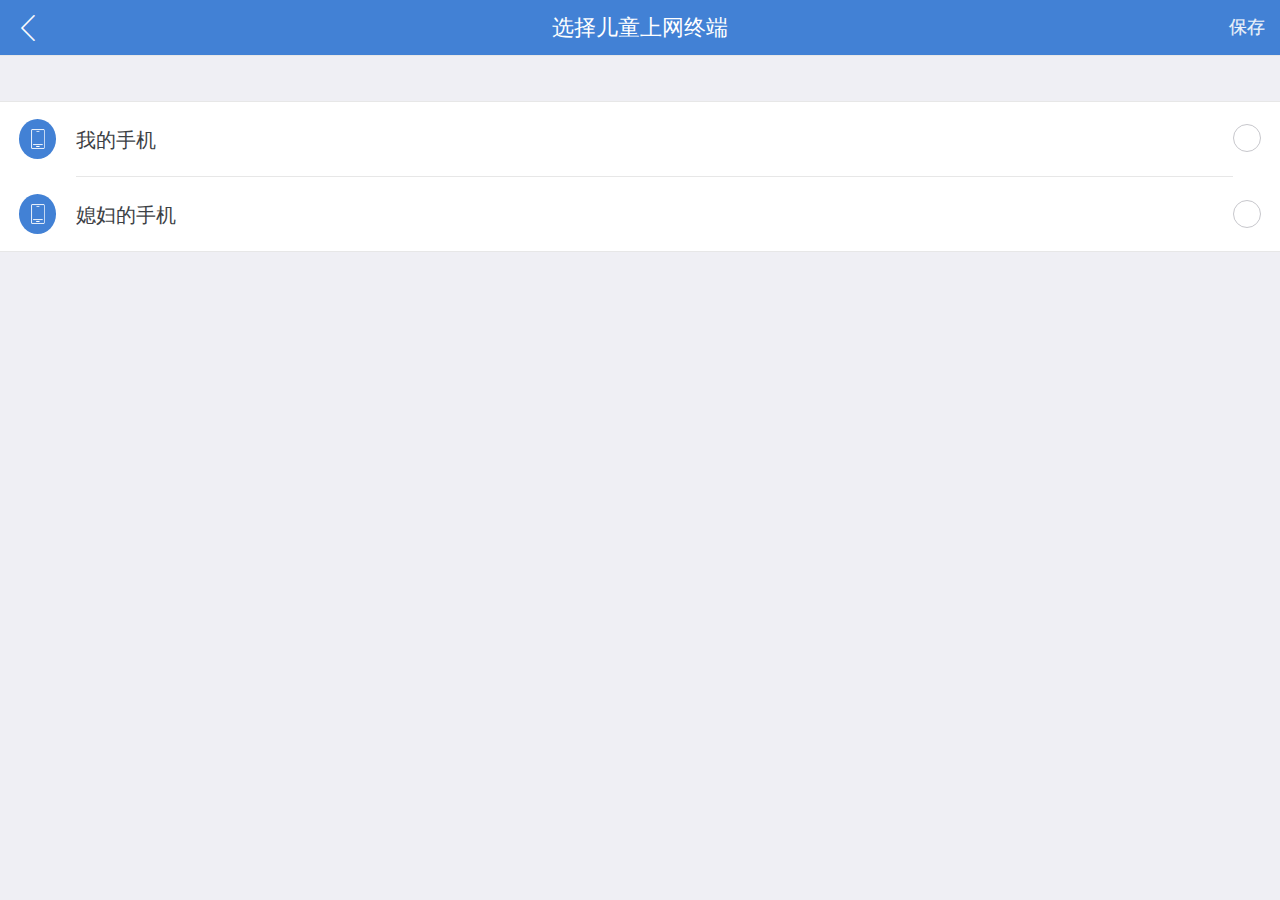
==== sui/index.html @ 9099612e "first-add" ====
<!DOCTYPE html>
<html>
<head>
    <meta charset="utf-8">
    <meta http-equiv="X-UA-Compatible" content="IE=edge">
    <title>sui</title>
    <meta name="viewport" content="initial-scale=1, maximum-scale=1">
    <!-- <link rel="shortcut icon" href="/favicon.ico"> -->
    <meta name="apple-mobile-web-app-capable" content="yes">
    <meta name="apple-mobile-web-app-status-bar-style" content="black">
    <link rel="stylesheet" type="text/css" href="./css/sm.css">
    <link rel="stylesheet" type="text/css" href="./css/index.css">
    <!-- <link rel="stylesheet" type="text/css" href="./css/sm-extend.css"> -->
</head>
<body>
    <div class="page-group">
        <div class="page page-current" id='item-content-null'>
            <header class="bar bar-nav">
                <a class="icon icon-left pull-left"></a>
                <a href='#baby-add' class="icon icon-menu pull-right"></a>
                <h1 class="title">儿童上网管理</h1>
            </header>
            <div class="content is-null-sec">
                <p class="tc null-tips"><img src="./images/error_logo.png">暂无儿童管理对象<br>请点击右上角添加</p>
            </div>
        </div>
        <div class="page " id='baby-add'>
            <header class="bar bar-nav">
                <a class="icon icon-left pull-left back"></a>
                <a href='#baby-device-manage' class="icon pull-right guild-word">下一步</a>
                <h1 class="title">输入儿童信息</h1>
            </header>
            <div class="content">
                <div  class="baby-head-set boy" id='baby-add-head'>
                
                </div>
                <div class="list-block">
                  <ul>
                    <li>
                      <div class="item-content">
                        <div class="item-media"><i class="icon icon-form-name"></i></div>
                        <div class="item-inner">
                          <div class="item-title label">姓名</div>
                          <div class="item-input">
                            <input type="text" placeholder="请填写宝贝名字">
                          </div>
                        </div>
                      </div>
                    </li>
                    <li>
                      <div class="item-content">
                        <div class="item-media"><i class="icon icon-form-gender"></i></div>
                        <div class="item-inner">
                          <div class="item-title label">性别</div>
                          <div class="item-input">
                            <select>
                              <option>男孩</option>
                              <option>女孩</option>
                            </select>
                          </div>
                        </div>
                      </div>
                    </li>
                    <li>
                      <div class="item-content">
                        <div class="item-media"><i class="icon icon-form-gender"></i></div>
                        <div class="item-inner">
                          <div class="item-title label">年级</div>
                          <div class="item-input">
                            <select>
                              <option>学前儿童</option>
                              <option>一年级</option>
                              <option>二年级</option>
                              <option>三年级</option>
                              <option>四年级</option>
                              <option>五年级</option>
                              <option>六年级</option>
                              <option>七年级</option>
                              <option>八年级</option>
                              <option>九年级</option>
                              <option>高中以上</option>
                            </select>
                          </div>
                        </div>
                      </div>
                    </li>

                    </ul>
                </div>
                <p class="baby-add-p">准确的选择儿童学年有助于获得更准确的上网分析与推荐</p>
            </div>
        
        </div>
        <div class="page page-current " id='baby-device-manage'>
            <header class="bar bar-nav">
                <a class="icon icon-left pull-left back"></a>
                <a href="#sec-app-use" class="icon pull-right guild-word">保存</a>
                <h1 class="title">选择儿童上网终端</h1>
            </header>
            <div class="content">
                <div class="list-block media-list">
                    <ul>
                        <li>
                          <label class="label-checkbox item-content">
                            <div class="device-icon icon-mob"></div>
                            <div class="item-inner">
                              
                              <div class="item-dev-title">我的手机</div>
                            </div>
                             <input type="checkbox" name="checkbox">
                            <div class="item-media"><i class="icon icon-form-checkbox"></i></div>
                          </label>
                        </li>
                        <li>
                          <label class="label-checkbox item-content">
                            <div class="device-icon icon-mob"></div>
                            <div class="item-inner">
                              
                              <div class="item-dev-title">媳妇的手机</div>
                            </div>
                             <input type="checkbox" name="checkbox">
                            <div class="item-media"><i class="icon icon-form-checkbox"></i></div>
                          </label>
                        </li>

                       
                      </ul>
                    </div>
            </div>
        </div>
        <div class="page" id='sec-app-use'>
            <header class="bar bar-nav">
                <a class="icon icon-left pull-left back"></a>
                <a class="icon pull-right icon-menu open-panel" data-panel='#main-right-list'></a>
                <h1 class="title" id='main-title'>儿童上网管理</h1>
            </header>
            <nav class="bar bottom-bar bar-tab">
                <a class="tab-item external active" id='bottom-bar-use'>
                  <span class="icon icon-d use-a"></span>
                  <span class="tab-label">使用</span>
                </a>
                <a class="tab-item external" id='bottom-bar-analysis'>
                  <span class="icon icon-d analysis"></span>
                  <span class="tab-label">分析</span>
                  <!-- <span class="badge">2</span> -->
                </a>
                <a class="tab-item external" id='bottom-bar-manage'>
                  <span class="icon icon-d manage"></span>
                  <span class="tab-label">管理</span>
                </a>
            </nav>
            <div class="content" id='main_page_content'>
                <div id='main_page_1' class="swipe-box">
                    <div id="main_page_1_top">
                    <div class="header-bg app-use-header">
                        <div class="app-use-header-warp flex" data-flex-direction="row">
                            <div class="flex use-time-sec tc">
                                <p class="use-time myTimeFontTxt">02:13</p>
                            </div>
                            <div class="use-info-sec">
                            <div class="flex use-limit-time">
                                <div class="no-limit hide">
                                    <p>今日未限制上网时间</p>
                                    <a href="#" class="linearBtn limitTimeBtn colff fTop">去设置</a>
                                </div>
                                <div class="now-no-limit hide">
                                    当前时段可上网
                                </div>
                                <div class="now-limit hide">
                                    当前时段不可上网
                                </div>
                                <div class="limit-lists ">
                                    <ul>
                                        <li>
                                            <span class="limit-list-png pic-mob"></span>
                                            <span class="limit-list-time">23m</span>
                                        </li>
                                        <li>
                                            <span class="limit-list-png pic-pc"></span>
                                            <span class="limit-list-time">23m</span>
                                        </li>
                                        <li>
                                            <span class="limit-list-png pic-iPad"></span>
                                            <span class="limit-list-time">23m</span>
                                        </li>
                                        
                                    </ul>
                                </div>

                            </div>
                            <div class="flex using-device">
                                <div>
                                <p>正在使用：</p>
                                <div class="using-device-list">
                                    <a class="item-device pic-mob"></a>
                                    <a class="item-device pic-pc"></a>
                                    <a class="item-device pic-iPad"></a>
                                </div>
                                </div>    
                            </div>
                            </div>
                        </div>
                    </div>
                    <div class="use-info-title colff">使用情况</div>
                    </div>
                    <div class="use-app-list mark-app-type" id='use-app-list'>
                        <ul>
                            <li class="clearfix app-sj">
                                <span class="use-app-info col99 fl-rg app-mob">10分钟前</span>
                                <img src="./images/weixin.png">
                                <div class="use-app-content">
                                    <h3>微信</h3>
                                    <p class="txt-ov col66">有85%的同年龄层儿童也在用</p>
                                </div>
                            </li>
                            <li class="clearfix app-game">
                                <span class="use-app-info col99 fl-rg app-iPad">9:23</span>
                                <img src="./images/weixin.png">
                                <div class="use-app-content">
                                    <h3>微信</h3>
                                    <p class="txt-ov col66">有85%的同年龄层儿童也在用</p>
                                </div>
                            </li>
                           
                            
                        </ul>
                    </div>
                </div>
                <div id='main_page_2' class="swipe-box">
                    <div class="buttons-tab">
                        <a  class="tab-link active button">日</a>
                        <a  class="tab-link button">周</a>
                        <a  class="tab-link button">月</a>
                    </div>
                    <div class="analysis-header">
                        <div class="time-tip">9月1日 星期四</div>
                        <div class="analysis-content flex">
                            <div class="pre-page pos-re">
                               <a href="#" class="pre-btn flip-btn  tc" >前一天</a>
                            </div>
                            <div>
                                <canvas id='analysis-canvas' width="150" height="150">
                                    
                                </canvas>
                            </div>
                            <div class="next-page pos-re">
                                <a href="#" class="next-btn flip-btn  tc">后一天</a>
                            </div>
                        </div>
                    </div>
                    <ul class="app-analysis-result flex colff tc lh-2 fs-12" data-flex-direction="row">
                        <li class="flex-box-autoFix">
                            <i class="analysis-class-pic game-bg"></i>
                            <p class="opc7">游戏 45%</p>
                        </li>
                        <li class="flex-box-autoFix">
                            <i class="analysis-class-pic video-bg"></i>
                            <p class="opc7">视频 45%</p>
                        </li>
                        <li class="flex-box-autoFix">
                            <i class="analysis-class-pic social-bg"></i>
                            <p class="opc7">社交 45%</p>
                        </li>
                        <li class="flex-box-autoFix">
                            <i class="analysis-class-pic read-bg"></i>
                            <p class="opc7">阅读 45%</p>
                        </li>
                        <li class="flex-box-autoFix">
                            <i class="analysis-class-pic others-bg"></i>
                            <p class="opc7">其他 45%</p>
                        </li>
                    </ul>
                    <dl class="frm-dl analysis-result-list">
                        <dd class="icon-list-arrow flex">
                            <div class="analysis-list-logo game-bg game-pic"></div>
                            <div class="list-content flex-box-autoFix">
                                <h3>游戏<span>| 高于同龄人</span></h3>
                                <p class="col66 txt-ov-normal">使用：123小时12分 使用最多：部落冲突</p>
                            </div>
                        </dd>
                        <dd class="icon-list-arrow flex">
                            <div class="analysis-list-logo video-bg video-pic"></div>
                            <div class="list-content flex-box-autoFix">
                                <h3>视频<span>| 低于同龄人</span></h3>
                                <p class="col66 txt-ov-normal">使用：123小时12分 使用最多：部落冲突</p>
                            </div>
                        </dd>
                        <dd class="icon-list-arrow flex">
                            <div class="analysis-list-logo social-bg social-pic"></div>
                            <div class="list-content flex-box-autoFix">
                                <h3>社交<span>| 正常于同龄人</span></h3>
                                <p class="col66 txt-ov-normal">使用：123小时12分 使用最多：部落冲突</p>
                            </div>
                        </dd>
                        <dd class="icon-list-arrow flex">
                            <div class="analysis-list-logo read-bg read-pic"></div>
                            <div class="list-content flex-box-autoFix">
                                <h3>阅读<span>| 高于同龄人</span></h3>
                                <p class="col66 txt-ov-normal">使用：123小时12分 使用最多：部落冲突</p>
                            </div>
                        </dd>
                        <dd class="icon-list-arrow flex">
                            <div class="analysis-list-logo others-bg others-pic"></div>
                            <div class="list-content flex-box-autoFix">
                                <h3>其他<span>| 高于同龄人</span></h3>
                                <p class="col66 txt-ov-normal">使用：123小时12分 使用最多：部落冲突</p>
                            </div>
                        </dd>
                    </dl>
                </div>
                <div id='main_page_3' class="swipe-box">
                    <div class="" id='baby-main-manage'>
                        <div class="baby-head boy">
                        </div>
                        <div class="baby-info">
                            宝宝名字
                        </div>
                        <div class="baby-info class_color">
                            一年级
                        </div>
                    </div>
                    <dl class="frm-dl">
                        <dd class="icon-list-arrow icon-pic icon-app-manage">应用管理</dd>
                        <dd class="icon-list-arrow icon-pic icon-time-manage" id='time-manager-btn'>时间管理</dd>
                        <dd class="icon-list-arrow icon-pic icon-blank" id='black-list-btn'>上面黑名单</dd>
                    </dl>
                    <dl class="frm-dl">
                        <dd class="icon-list-arrow icon-pic icon-net-client" id='internet-device-btn'>上网终端</dd>
                    </dl>
                    <div class="item-list item-list-txt sec-fir-list tc hTop colBlue">切换账号</div>

                    <div class="item-list item-list-txt tc colRed">删除账号</div>
                </div>
            </div>
        </div>
        <div class="page " id='sec-app-list'>
            <header class="bar bar-nav">
                <a class="icon icon-left pull-left back"></a>
                <h1 class="title">应用管理</h1>
            </header>
            <div class="buttons-tab manage-title">
                    <a class="tab-link active button">全部</a>
                    <a class="tab-link button">学习</a>
                    <a class="tab-link button">娱乐</a>
                    <a class="tab-link button">社交</a>
                    <a class="tab-link button">游戏</a>
                    <a class="tab-link button">其他</a>
            </div>
            <div class="content" style="top:4.4rem;">
                aa
            </div>
            
        </div>
        <div class="page " id='baby-time-list'>
            <header class="bar bar-nav">
                <a class="icon icon-left pull-left back"></a>
                <a href='#baby-time-add' class="icon icon-menu pull-right"></a>
                <h1 class="title">时间管理</h1>
            </header>
            <div class="content is-null-sec">
                <p class="tc null-tips hide"><img src="./images/error_logo.png">当前未设置上网时间<br>请点击右上角添加</p>
                <div class="list-block media-list">
                      <ul>
                        <li>
                          <a href="#" class="item-link item-content">
                           <div class="item-inner">
                              <div class="item-title-row">
                                <div class="item-title">每台设备可上网4小时</div>
                              </div>
                              <div class="item-subtitle">9:00~21:00  周六 周日</div>
                            </div>
                          </a>
                        </li>
                        <li>
                          <a href="#" class="item-link item-content">
                           <div class="item-inner">
                              <div class="item-title-row">
                                <div class="item-title">每台设备可上网4小时</div>
                              </div>
                              <div class="item-subtitle">9:00~21:00 周六 周日</div>
                            </div>
                          </a>
                        </li>
                        </ul>
                    </div>
            </div>

        </div>
        <div class="page" id='baby-time-add'>
            <header class="bar bar-nav">
                <a class="icon icon-left pull-left back"></a>
                <a  class="icon pull-right guild-word">保存</a>
                <h1 class="title">上网时间设置</h1>
            </header>
            <div class="content">
                <div class="time-set-block">
                    <h3>可上网时长</h3>
                    <ul>
                        <li>
                            <span>每台设备的可上网时长</span>
                            <span class="icon icon-right right"></span>
                            <span class="right"><input type="text" placeholder="未设置" id='time-during' readonly/></span>
                        </li>
                    </ul>
                </div>
                <div class="time-set-block">
                    <h3>可上网时段</h3>
                    <ul>
                        <li class="border-bottom">
                            <span>开始时间</span>
                            <span class="icon icon-right right"></span>
                            <span class="right"><input type="text" placeholder="未设置" id='start-time' readonly/></span>
                        </li>
                        <li>
                            <span>结束时间</span>
                            <span class="icon icon-right right"></span>
                            <span class="right"><input type="text" placeholder="未设置" id='end-time' readonly/></span>
                        </li>
                    </ul>
                </div>
                <div class="time-set-block">
                    <h3>重复周期</h3>
                    <div class="week-content">
                        <div class="week-btn">周一</div>
                        <div class="week-btn">周二</div>
                        <div class="week-btn">周三</div>
                        <div class="week-btn">周四</div>
                        <div class="week-btn">周五</div>
                        <div class="week-btn">周六</div>
                        <div class="week-btn">周日</div>
                        <div style="clear: both;"></div>
                    </div>
                </div>
            </div>
        </div>
        <div class="page" id='black-list'>
            <header class="bar bar-nav">
                <a class="icon icon-left pull-left back"></a>
                <h1 class="title">黑名单</h1>
                
            </header>
            <div class="content">
                    <div class="buttons-tab">
                        <a class="tab-link active button">未拉黑</a>
                        <a class="tab-link button">已拉黑</a>
                    </div>
                    <div class="use-app-list mark-app-type" id=''>
                        <ul>
                            <li class="clearfix app-sj">
                                <span class="list-action linearBtn">拉黑</span>
                                <img src="./images/weixin.png">
                                <div class="use-app-content">
                                    <h3>微信</h3>
                                    <p class="txt-ov col66">有85%的同年龄层儿童也在用</p>
                                </div>
                            </li>
                            <li class="clearfix app-game">
                                <span class="list-action linearBtn">拉黑</span>
                                <img src="./images/weixin.png">
                                <div class="use-app-content">
                                    <h3>微信</h3>
                                    <p class="txt-ov col66">有85%的同年龄层儿童也在用</p>
                                </div>
                            </li>
                        </ul>
                    </div>
                </div>

        </div>
        <div class="page" id='baby-device-remove'>
            <header class="bar bar-nav">
                <a class="icon icon-left pull-left back"></a>
                <a href="#baby-device-manage" class="icon pull-right guild-word">添加</a>
                <h1 class="title">编辑儿童上网终端</h1>
            </header>
            <div class="content">
                <div class="list-block media-list">
                    <ul>
                        <li>
                          <label class="label-checkbox item-content">
                            <div class="device-icon icon-mob"></div>
                            <div class="item-inner">
                              
                              <div class="item-dev-title">我的手机</div>
                            </div>
                             <input type="checkbox" name="checkbox">
                            <div class="item-media"><span class="list-action linearBtn">移除</span></div>
                          </label>
                        </li>
                        <li>
                          <label class="label-checkbox item-content">
                            <div class="device-icon icon-mob"></div>
                            <div class="item-inner">
                              
                              <div class="item-dev-title">媳妇的手机</div>
                            </div>
                             <input type="checkbox" name="checkbox">
                            <div class="item-media"><span class="list-action linearBtn">移除</span></div>
                          </label>
                        </li>

                       
                      </ul>
                    </div>
            </div>
        </div>
        <div class="page" id='baby-list'>
            <header class="bar bar-nav">
                <a class="icon icon-left pull-left back"></a>
                <a href="#baby-add" class="icon pull-right guild-word">添加</a>
                <h1 class="title">儿童列表</h1>
            </header>
            <div class="content">
                <div class="list-block media-list">
                    <ul>
                        <li>
                          <label class="label-checkbox item-content">
                            <div class="device-icon icon-mob"></div>
                            <div class="item-inner">
                              
                              <div class="item-dev-title">我的手机</div>
                            </div>
                             <input type="checkbox" name="checkbox">
                            <div class="item-media"><span class="list-action linearBtn">移除</span></div>
                          </label>
                        </li>
                        <li>
                          <label class="label-checkbox item-content">
                            <div class="device-icon icon-mob"></div>
                            <div class="item-inner">
                              
                              <div class="item-dev-title">媳妇的手机</div>
                            </div>
                             <input type="checkbox" name="checkbox">
                            <div class="item-media"><span class="list-action linearBtn">移除</span></div>
                          </label>
                        </li>

                       
                      </ul>
                    </div>
            </div>
        </div>
</div>
    <div class="panel-overlay"></div>
    <div class="panel panel-right panel-reveal" id='main-right-list'>
      <div class="content-block">
            <div class="panel_baby_list">
                <ul>
                    <li>宝贝1</li>
                    <li>宝贝2</li>
                </ul>
            </div>
            <div class="panel_add_baby">+添加儿童</div>

      </div>
    </div>

    <script type='text/javascript' src='./js/zepto.js' charset='utf-8'></script>
    <script type='text/javascript' src='./js/slip.js' charset='utf-8'></script>
    <script type='text/javascript' src='./js/sm.js' charset='utf-8'></script>
    <script type='text/javascript' src='./js/index.js' charset='utf-8'></script>
    <script type='text/javascript'>
       
      
    </script>
</body>
</html>
---- sui/css/index.css ----
@font-face {
        font-family: "myTimeFont";
        src: url(../fonts/unidreamled.ttf), url(../fonts/unidreamled.eot);
}
dd,dl,ul,li,p,h3{
    margin: 0;padding:0;list-style: none;
}
h3{font-weight: 400;}
.hide{
    display: none !important;
}
.colff {
    color: #fff;
}
.col66 {
    color: #666;
}
.class_color{
    color: #c2d2ef !important;
}
.border-bottom{border-bottom: 1px solid #cfcfcf;}
.myTimeFontTxt{font-family:myTimeFont;font-size:50px;font-size:2.5rem}
.is-null-sec{
    display: table;
    vertical-align: middle;
    width: 100%;height: 100%;
}
.is-null-sec .null-tips {
    display: table-cell;
    width: 100%;height: 100%;
    vertical-align: middle;
    color: #666;
    font-size: 0.8em;
    line-height: 2;
}
.tc{text-align: center;}
.null-tips>img {
	display: block;width: 25%;margin: 0 auto 30px;
}
.guild-word{font-size:0.7rem !important;opacity:0.9}
.baby-head-set{background-color:#4281d5;padding-top: 38%;background-repeat: no-repeat;background-position: 50%;background-size: auto 66%  }
.boy{background-image:url('../images/sex-boy.png'); }
.baby-add-p{color:#999;font-size: 0.6rem;margin-top:12px;text-align: center;}
.girl{background-image:url('../images/sex-girl.png');}
.item-media{float:right;}
.icon-mob{background-image:url([data-uri])}
.label-checkbox .device-icon{margin-right:0.75rem;border-radius: 50%;background-size: auto 50%; background-repeat: no-repeat;background-position: 50%; background-color: #4281d5;width: 40px;height:40px;}
.list-block .item-dev-title{font-size: 0.8rem;position: relative;overflow: hidden;height: 2rem;line-height: 2rem;text-overflow: ellipsis;-webkit-line-clamp: 2; -webkit-box-orient: vertical;display: -webkit-box}
.app-use-header>.app-use-header-warp {
    padding: 5% 12px;
}
.header-content {
    position: absolute;
    top: 0;
    left: 0;
    width: 100%;
    height: 100%;
    overflow: hidden;
    box-sizing: border-box;
}
.panel_baby_list li{padding-left: 20px;border-bottom: 1px solid #cacaca;height: 2rem;line-height: 2rem }
.panel_add_baby{padding-left: 20px;padding-top: 20px}
.app-use-header {
    /*padding-top: 55.556%;*/
    width: 100%;
    position: relative;
}
.header-bg {
    background-color: #4281d5;
    color: #fff;
}
.use-limit-time p{padding: 0;margin: 0;font-size: 0.7rem}
.use-info-sec .limitTimeBtn {
    border-color: #fff;
    font-size: 12px;
    color: #fff;
}
.limit-lists .limit-list-png{
    min-width: 30px;height: 25px;display: inline-block;float: left; background-size: auto 20px;background-repeat: no-repeat;background-position: center;
} 
.limit-lists .limit-list-time{padding-left: 20px; height: 25px;line-height: 25px}
.using-device-list {
    margin-top: 5px;
}
.using-device{display: block;}
.using-device p{width: 100%;}
.using-device-list>a {
    margin-right: 1px;
}
.item-device {
    display: inline-block;
    width: 32px;
    height: 32px;
    background-size: 60% 60%;
    background-position: 50%;
    background-repeat: no-repeat;
    border: 1px solid #fff;
    border-radius: 50%;
}

.fTop {
    margin-top: 12px;
}
.linearBtn {
    display: inline-block;
    padding: 4px 12px;
    border: 1px solid #007aff;
    color: #007aff;
    font-size: 13px;
    line-height: normal;
    border-radius: 45px;
}
.use-time-sec {
    -webkit-box-pack: center;
    -ms-flex-pack: center;
    justify-content: center;
    -webkit-box-align: center;
    -ms-flex-align: center;
    -ms-grid-row-align: center;
    align-items: center;
    -webkit-box-flex: 2;
    -ms-flex: 2;
    flex: 2;
    background: url(../images/time-bg.png) no-repeat 50%;
    background-size: contain;
    color: #fafafa;
    max-height: 300px;
}
.flex {
    display: -webkit-box;
    display: -ms-flexbox;
    display: flex;
}
.use-info-sec {
    -webkit-box-flex: 2;
    -ms-flex: 2;
    flex: 2;
    padding-top:1rem; 
}
.use-info-title {
    padding-left: 60px;
    line-height: 1.8rem;
    font-size: 0.7rem;
    background: url('../images/use-title-bg.png') no-repeat 12px #5892df; 
    background-size: auto 70%;
    background-repeat: no-repeat;
}

.fl-rg {
    float: right;
}
.use-app-list.mark-app-type {
    padding-left: 23px;
    overflow-y:auto; 
}
.use-app-list {
    background-color: #fff;
}
.use-app-list.mark-app-type>ul {
    padding-left: 34px;
    border-left: 1px solid #cacaca;
    list-style: none;
}
.use-app-list.mark-app-type li {
    padding-left: 0;
}
.use-app-list li {
    position: relative;
    padding: 12px;
}
.use-app-list.mark-app-type li:before {
    content: "\2026";
    position: absolute;
    left: -21px;
    font-size: 20px;
    z-index: 10;
    display: block;
    color: #cacaca;
}
.use-app-list .use-app-info {
    min-width: 30px;
    padding-top: 25px;
    background-repeat: no-repeat;
    background-size: auto 20px;
    background-position: 100% 0;
    font-size: 0.5rem;
}
.use-app-list li>img {
    float: left;
    width: 40px;
    height: 40px;
    margin-right: 8px;
    line-height: 0;
    border-radius: 8px;
    overflow: hidden;
}
.use-app-list .use-app-content {
    margin-left: 50px;
    margin-right: 55px;
}
.use-app-list.mark-app-type li:after {
    content: " ";
    display: block;
    position: absolute;
    left: -47px;
    top: 50%;
    margin-top: -11px;
    width: 22px;
    height: 22px;
    border: 1px solid #cacaca;
    border-radius: 50%;
    background-color: #fff;
    visibility: visible;
    background-position: 50%;
    background-repeat: no-repeat;
    background-size: auto 60%;
}
.clearfix{}
.clearfix:after {
    content: " ";
    visibility: hidden;
    display: block;
    height: 0;
    clear: both;
}
.txt-ov {
    overflow: hidden;
    white-space: nowrap;
    text-overflow: ellipsis;
}
.use-app-list h3{font-weight: normal; font-size: 16px;margin: 0;padding: 0;font-size: 0.7rem;color: #666;}
.use-app-list p{color: #666;  margin: 0;padding:0;font-size: 0.6rem;
    width: 100%;
    word-break: break-all;
    word-wrap: break-word;
}
.use-app-list li.app-sj:after {
    background-image:url([data-uri])
}
.use-app-list li.app-game:after{
    background-image: url([data-uri]);
}
.use-app-list li.app-shopping:after{
    background-image: url([data-uri])
}
.use-app-list li.app-study:after{
    background-image: url([data-uri])
}
.use-app-list li.app-music:after{
    background-image: url([data-uri])
}
.app-mob{
    background-image: url([data-uri])
}
.app-iPad{
    background-image: url([data-uri])
}
.app-pc{
    background-image: url([data-uri])
}

.icon-d{width: 25px;height: 25px;
    background-repeat: no-repeat; 
}
.bottom-bar .use{
    background-image:url('../images/icon-use.png');
}

.bottom-bar .analysis{
    background-image:url('../images/icon-analysis.png');
}
.bottom-bar .manage{
    background-image:url('../images/icon-manage.png');
}
.bottom-bar .use-a{
    background-image:url('../images/icon-use-b.png');
     
}
.bottom-bar .analysis-a{
    background-image:url('../images/icon-analysis-b.png');
    width: 25px;height: 25px;
    background-repeat: no-repeat; 
}
.bottom-bar .manage-a{
    background-image:url('../images/icon-manage-b.png');
}

#main_page_content{bottom: 2.5rem;overflow: hidden;}
.swipe-box{width: 100%;bottom:2.5rem;overflow: hidden;height: 100%}

#main_page_3 .baby-head{
    height: 8rem;
    background-repeat: no-repeat;
    background-position: center;background-color:#4281d5;
    background-size: 150px;

}
#main_page_3 .baby-info{
    text-align: center;color:#fff;background-color:#4281d5;
}
.frm-dl {
    padding-left: 12px;
    font-size: 16px;
    border: 1px solid #cfcfcf;
    border-left: none;
    border-right: none;
    background-color: #fff;
}
.frm-dl, .hTop, .item-list:first-child {
    margin-top: 24px;
}
.frm-dl dd.icon-pic {
    padding-left: 40px;
    background-position: 0;
    background-repeat: no-repeat;
    background-size: 24px;
}
.frm-dl>dd {
    position: relative;
    line-height: 3;
    border-bottom: 1px solid #cfcfcf;
}
.icon-app-manage {
   background-image:url([data-uri])
 }
.icon-time-manage{
    background-image: url([data-uri])
}
.icon-blank{
    background-image: url([data-uri])
}
.icon-net-client{
    background-image: url([data-uri])
}
.device-list>dd.icon-mob:before, .pic-mob {
    background-image: url([data-uri]);
    background-size:auto 17px !important;
}
.device-list>dd.icon-pc:before, .pic-pc {
    background-image: url([data-uri])
}
.device-list>dd.icon-iPad:before, .pic-iPad {
    background-image: url([data-uri])
}
.icon-list-arrow {
    position: relative;
    padding-right: 27px;
}
.icon-list-arrow:after {
    content: " ";
    position: absolute;
    right: 12px;
    top: 0;
    display: block;
    width: 8px;
    height: 100%;
    background: url([data-uri]) no-repeat 100%;
    background-size: contain;
}
.item-list.item-list-txt {
    padding: 0 12px;
}
.item-list:first-child, .sec-fir-list {
    border-top: 1px solid #dadada;
}
.item-list {
    padding: 6px 12px;
    line-height: 3;
    font-size: 16px;
    background-color: #fff;
    border-bottom: 1px solid #dadada;
}
.frm-dl, .hTop, .item-list:first-child {
    margin-top: 24px;
}
.colBlue {
    color: #007aff;
}
.colRed {
    color: #ff0012;
}
.analysis-header{background-color:#434343;color:#fff; }
.analysis-header .time-tip{border-radius: 0 45px 45px 0;display: inline-block;background-color: #363636;padding: 2px 8px;margin-top:8px;font-size: 0.65rem;}
.analysis-content{justify-content:space-around;}
/*.analysis-content .pre-btn,.analysis-content .next-btn{line-height: 157px;background-color: #696969}*/

.next-btn:after, .pre-btn:before {
    content: " ";
    display: block;
    position: absolute;
    top: 0;
    width: 0;
    height: 0;
    font-size: 0;
    border-width: 12px;
    border-style: solid;
}

.analysis-result-sec>.next-page, .analysis-result-sec>.pre-page {
    -webkit-box-flex: 3.4;
    -ms-flex: 3.4;
    flex: 3.4;
}
.content-wrap header, .in-sec, .pos-re {
    position: relative;
}

.next-btn:after {
    right: -24px;
    border-color: transparent transparent transparent #696969;
}
.pre-btn:before {
    left: -24px;
    border-color: transparent #696969 transparent transparent;
}
.analysis-content>.pre-page,.analysis-content>.next-page {
    -webkit-box-flex: 3.4;
    -ms-flex: 3.4;
    flex: 3.4;
}
.flip-btn {
    position: absolute;
    top: 50%;
    left: 50%;
    margin-left: -25px;
    margin-top: -12px;
    display: block;
    
    line-height: 24px;
    background-color: #696969;
    color: #434343;
}
/*.analysis-content canvas{width: 100px;height: 100px;}*/

.app-analysis-result {
    background-color: #4d4d4d;
    font-size: 0.1rem;
}
.flex-box-autoFix {
    -webkit-box-flex: 1;
    -ms-flex: 1;
    flex: 1;
}
.game-bg {
    background-color: #f2604d;
}
.analysis-class-pic {
    display: block;
    font-size: 0;
    font-style: normal;
    margin: 6px auto 0;
    width: 12px;
    height: 12px;
    border: 1px solid #fff;
    border-radius: 50%;
}
.opc7 {
    opacity: .7;
}
.flex-box-autoFix {
    -webkit-box-flex: 1;
    -ms-flex: 1;
    flex: 1;
}
.video-bg {
    background-color: #92db49;
}
.social-bg {
    background-color: #3898d6;
}
.read-bg {
    background-color: #f3c637;
}
.others-bg {
    background-color: #f7a449;
}
.frm-dl {
    padding-left: 12px;
    font-size: 16px;
    border: 1px solid #cfcfcf;
    border-left: none;
    border-right: none;
    background-color: #fff;
}
.frm-dl, .hTop, .item-list:first-child {
    margin-top: 24px;
}
.analysis-result-list dd {
    padding-top: 12px;
    padding-bottom: 12px;
}
.frm-dl>dd {
    position: relative;
    line-height: 3;
    border-bottom: 1px solid #cfcfcf;
}
.icon-list-arrow {
    position: relative;
    padding-right: 27px;
}
.game-pic {
    background-image: url(../images/app-game.png);
}
.video-pic {
    background-image: url([data-uri]);
}
.social-pic{
    background-image: url([data-uri]);
}
.read-pic{
    background-image: url([data-uri]);
}
.others-pic{
    background-image: url([data-uri]);
}
.analysis-list-logo {
    margin: 1px 10px 1px 0;
    width: 40px;
    height: 40px;
    border-radius: 50%;
    background-size: 50%;
    background-position: 50%;
    background-repeat: no-repeat;
}
.list-content {
    line-height: 1.5;
    font-size: 12px;
    overflow: hidden;
}
.flex-box-autoFix {
    -webkit-box-flex: 1;
    -ms-flex: 1;
    flex: 1;
}
.list-content>h2, .list-content>p, .txt-ov {
    overflow: hidden;
    white-space: nowrap;
    text-overflow: ellipsis;
}
.list-content>p {
    color: #999;
}
.txt-ov-normal {
    white-space: normal!important;
}
.manage-title{position: absolute;top:2.2rem;width: 100%;}
.time-set-block{margin-top:1.5rem;}
.time-set-block input{margin:0;padding: 0;max-width: 80px;border:none;text-align: right;}
.time-set-block ul,.week-content{padding: 0 0.5rem;background-color: #fff;}
.time-set-block li{color:#999; line-height: 2.5rem;height: 2.5rem;}
.right{float: right;}
.time-set-block h3{padding-left: 0.5rem;color: #999;}
.week-btn{width: 20%;float: left;border:1px solid #ccc;text-align: center;margin:5px;border-radius: 25px;height: 30px;line-height: 30px;max-width: 100px;}
.blue-week-btn{color: #fff;background: #4281d5;}
.list-action {
    position: absolute;
    top: 20px;
    right: 12px;
}
.linearBtn {
    display: inline-block;
    padding: 4px 12px;
    border: 1px solid #007aff;
    color: #007aff;
    font-size: 13px;
    line-height: normal;
    border-radius: 45px;
}
.list-block .item-subtitle{color: #999;}
---- sui/css/sm-extend.css ----
/*!
 * =====================================================
 * SUI Mobile - http://m.sui.taobao.org/
 *
 * =====================================================
 */

/*.transition(@d) {
    -webkit-transition-duration: @d;
    transition-duration: @d;
}
.delay(@d) {
    -webkit-transition-delay: @d;
    transition-delay: @d;
}
.transform(@t) {
    -webkit-transform: @t;
    transform: @t;
}
.transform-origin(@to) {
    -webkit-transform-origin: @to;
    transform-origin: @to;
}
.translate3d(@x:0, @y:0, @z:0) {
    -webkit-transform: translate3d(@x,@y,@z);
    transform: translate3d(@x,@y,@z);
}
.animation(@a) {
    -webkit-animation: @a;
    animation: @a;
}
.border-box(){
    -webkit-box-sizing: border-box;
    -moz-box-sizing: border-box;
    box-sizing: border-box;
}
.box-shadow(@bs) {
    -webkit-box-shadow: @bs;
    box-shadow: @bs;
}
.animation-name(@name) {
  -webkit-animation-name: @name;
     -moz-animation-name: @name;
          animation-name: @name;
}
.animation-duration(@duration) {
  -webkit-animation-duration: @duration;
     -moz-animation-duration: @duration;
          animation-duration: @duration;
}
.animation-direction(@direction) {
  -webkit-animation-direction: @direction;
     -moz-animation-direction: @direction;
          animation-direction: @direction;
}
*/
/* === Photo Browser === */
.photo-browser {
  position: absolute;
  left: 0;
  top: 0;
  width: 100%;
  height: 100%;
  z-index: 10500;
}
.photo-browser .bar-tab .tab-item .icon {
  width: 0.7rem;
  height: 0.7rem;
  margin-top: -0.25rem;
}
.photo-browser .bar-tab ~ .photo-browser-captions {
  bottom: 2.6rem;
  -webkit-transform: translate3d(0, 0, 0);
          transform: translate3d(0, 0, 0);
}
.photo-browser.photo-browser-in {
  display: block;
  -webkit-animation: photoBrowserIn 400ms forwards;
          animation: photoBrowserIn 400ms forwards;
}
.photo-browser.photo-browser-out {
  display: block;
  -webkit-animation: photoBrowserOut 400ms forwards;
          animation: photoBrowserOut 400ms forwards;
}
html.with-statusbar-overlay .photo-browser {
  height: -webkit-calc(100% - 1rem);
  height: calc(100% - 1rem);
  top: 1rem;
}
.popup > .photo-browser .navbar,
body > .photo-browser .navbar,
.popup > .photo-browser .toolbar,
body > .photo-browser .toolbar {
  -webkit-transform: translate3d(0, 0, 0);
          transform: translate3d(0, 0, 0);
}
.photo-browser .page[data-page="photo-browser-slides"] {
  background: none;
}
.photo-browser .page {
  box-sizing: border-box;
  position: absolute;
  left: 0;
  top: 0;
  width: 100%;
  height: 100%;
  background: #efeff4;
}
.photo-browser .view {
  overflow: hidden;
  box-sizing: border-box;
  position: relative;
  width: 100%;
  height: 100%;
  z-index: 5000;
}
.page[data-page="photo-browser-slides"] .toolbar a {
  color: #4cd964;
}
.photo-browser-popup {
  background: none;
}
.photo-browser .navbar,
.view[data-page="photo-browser-slides"] .navbar,
.photo-browser .toolbar,
.view[data-page="photo-browser-slides"] .toolbar {
  background: rgba(247, 247, 247, 0.95);
  -webkit-transition: 400ms;
          transition: 400ms;
}
.view[data-page="photo-browser-slides"] .page[data-page="photo-browser-slides"] .navbar,
.view[data-page="photo-browser-slides"] .page[data-page="photo-browser-slides"] .toolbar {
  -webkit-transform: translate3d(0, 0, 0);
          transform: translate3d(0, 0, 0);
}
.photo-browser-exposed .navbar,
.photo-browser-exposed .toolbar {
  opacity: 0;
  visibility: hidden;
  pointer-events: none;
}
.photo-browser-exposed .photo-browser-swiper-container {
  background: #000;
}
.photo-browser-of {
  margin: 0 0.25rem;
}
.photo-browser-captions {
  pointer-events: none;
  position: absolute;
  left: 0;
  width: 100%;
  bottom: 0;
  z-index: 10;
  opacity: 1;
  -webkit-transition: 400ms;
          transition: 400ms;
}
.photo-browser-captions.photo-browser-captions-exposed {
  opacity: 0;
}
.toolbar ~ .photo-browser-captions {
  bottom: 2.2rem;
  -webkit-transform: translate3d(0, 0rem, 0);
          transform: translate3d(0, 0rem, 0);
}
.photo-browser-exposed .toolbar ~ .photo-browser-captions {
  -webkit-transform: translate3d(0, 2.2rem, 0);
          transform: translate3d(0, 2.2rem, 0);
}
.toolbar ~ .photo-browser-captions.photo-browser-captions-exposed {
  transformt: ranslate3d(0, 0rem, 0);
}
.photo-browser-caption {
  box-sizing: border-box;
  -webkit-transition: 300ms;
          transition: 300ms;
  position: absolute;
  bottom: 0;
  left: 0;
  opacity: 0;
  padding: 0.2rem 0.25rem;
  width: 100%;
  text-align: center;
  color: #fff;
  background: rgba(0, 0, 0, 0.8);
}
.photo-browser-caption:empty {
  display: none;
}
.photo-browser-caption.photo-browser-caption-active {
  opacity: 1;
}
.photo-browser-captions-light .photo-browser-caption {
  background: rgba(255, 255, 255, 0.8);
  color: #3d4145;
}
.photo-browser-exposed .photo-browser-caption {
  color: #fff;
  background: rgba(0, 0, 0, 0.8);
}
.photo-browser-swiper-container {
  position: absolute;
  left: 0;
  top: 0;
  width: 100%;
  height: 100%;
  overflow: hidden;
  background: #fff;
  -webkit-transition: 400ms;
          transition: 400ms;
}
.photo-browser-swiper-wrapper {
  position: absolute;
  left: 0;
  top: 0;
  width: 100%;
  height: 100%;
  padding: 0;
  display: -webkit-box;
  display: -webkit-flex;
  display: flex;
}
.photo-browser-link-inactive {
  opacity: 0.3;
}
.photo-browser-slide {
  width: 100%;
  height: 100%;
  position: relative;
  overflow: hidden;
  display: -webkit-box;
  display: -webkit-flex;
  display: flex;
  -webkit-box-pack: center;
  -webkit-justify-content: center;
          justify-content: center;
  -webkit-box-align: center;
  -webkit-align-items: center;
          align-items: center;
  -webkit-flex-shrink: 0;
          flex-shrink: 0;
  box-sizing: border-box;
}
.photo-browser-slide.transitioning {
  -webkit-transition: 400ms;
          transition: 400ms;
}
.photo-browser-slide span.photo-browser-zoom-container {
  width: 100%;
  text-align: center;
  display: none;
}
.photo-browser-slide img {
  width: auto;
  height: auto;
  max-width: 100%;
  max-height: 100%;
  display: none;
}
.photo-browser-slide.swiper-slide-active span.photo-browser-zoom-container,
.photo-browser-slide.swiper-slide-next span.photo-browser-zoom-container,
.photo-browser-slide.swiper-slide-prev span.photo-browser-zoom-container {
  display: block;
}
.photo-browser-slide.swiper-slide-active img,
.photo-browser-slide.swiper-slide-next img,
.photo-browser-slide.swiper-slide-prev img {
  display: inline;
}
.photo-browser-slide.swiper-slide-active.photo-browser-slide-lazy .preloader,
.photo-browser-slide.swiper-slide-next.photo-browser-slide-lazy .preloader,
.photo-browser-slide.swiper-slide-prev.photo-browser-slide-lazy .preloader {
  display: block;
}
.photo-browser-slide iframe {
  width: 100%;
  height: 100%;
}
.photo-browser-slide .preloader {
  display: none;
  position: absolute;
  width: 2.1rem;
  height: 2.1rem;
  margin-left: -2.1rem;
  margin-top: -2.1rem;
  left: 50%;
  top: 50%;
}
.photo-browser-dark .navbar,
.photo-browser-dark .toolbar {
  background: rgba(30, 30, 30, 0.8);
  color: #fff;
}
.photo-browser-dark .navbar:before,
.photo-browser-dark .toolbar:before {
  display: none;
}
.photo-browser-dark .navbar:after,
.photo-browser-dark .toolbar:after {
  display: none;
}
.photo-browser-dark .navbar a,
.photo-browser-dark .toolbar a {
  color: #fff;
}
.photo-browser-dark .photo-browser-swiper-container {
  background: #000;
}
@-webkit-keyframes photoBrowserIn {
  0% {
    -webkit-transform: translate3d(0, 0, 0) scale(0.5);
            transform: translate3d(0, 0, 0) scale(0.5);
    opacity: 0;
  }
  100% {
    -webkit-transform: translate3d(0, 0, 0) scale(1);
            transform: translate3d(0, 0, 0) scale(1);
    opacity: 1;
  }
}
@keyframes photoBrowserIn {
  0% {
    -webkit-transform: translate3d(0, 0, 0) scale(0.5);
            transform: translate3d(0, 0, 0) scale(0.5);
    opacity: 0;
  }
  100% {
    -webkit-transform: translate3d(0, 0, 0) scale(1);
            transform: translate3d(0, 0, 0) scale(1);
    opacity: 1;
  }
}
@-webkit-keyframes photoBrowserOut {
  0% {
    -webkit-transform: translate3d(0, 0, 0) scale(1);
            transform: translate3d(0, 0, 0) scale(1);
    opacity: 1;
  }
  100% {
    -webkit-transform: translate3d(0, 0, 0) scale(0.5);
            transform: translate3d(0, 0, 0) scale(0.5);
    opacity: 0;
  }
}
@keyframes photoBrowserOut {
  0% {
    -webkit-transform: translate3d(0, 0, 0) scale(1);
            transform: translate3d(0, 0, 0) scale(1);
    opacity: 1;
  }
  100% {
    -webkit-transform: translate3d(0, 0, 0) scale(0.5);
            transform: translate3d(0, 0, 0) scale(0.5);
    opacity: 0;
  }
}
/* === Swiper === */
.swiper-container {
  margin: 0 auto;
  position: relative;
  overflow: hidden;
  padding-bottom: 30px;
  /* Fix of Webkit flickering */
  z-index: 1;
}
.swiper-container-no-flexbox .swiper-slide {
  float: left;
}
.swiper-container-vertical > .swiper-wrapper {
  -webkit-box-orient: vertical;
  -webkit-flex-direction: column;
          flex-direction: column;
}
.swiper-wrapper {
  position: relative;
  width: 100%;
  height: 100%;
  z-index: 1;
  display: -webkit-box;
  display: -webkit-flex;
  display: flex;
  -webkit-transform-style: preserve-3d;
  -ms-transform-style: preserve-3d;
  transform-style: preserve-3d;
  -webkit-transition-property: -webkit-transform;
          transition-property: transform;
  box-sizing: content-box;
}
.swiper-container-android .swiper-slide,
.swiper-wrapper {
  -webkit-transform: translate3d(0, 0, 0);
          transform: translate3d(0, 0, 0);
}
.swiper-container-multirow > .swiper-wrapper {
  -webkit-box-lines: multiple;
  -webkit-flex-wrap: wrap;
          flex-wrap: wrap;
}
.swiper-container-free-mode > .swiper-wrapper {
  -webkit-transition-timing-function: ease-out;
          transition-timing-function: ease-out;
  margin: 0 auto;
}
.swiper-slide {
  -webkit-transform-style: preserve-3d;
  -ms-transform-style: preserve-3d;
  transform-style: preserve-3d;
  -webkit-flex-shrink: 0;
          flex-shrink: 0;
  width: 100%;
  height: 100%;
  position: relative;
}
/* a11y */
.swiper-container .swiper-notification {
  position: absolute;
  left: 0;
  top: 0;
  pointer-events: none;
  opacity: 0;
  z-index: -1000;
}
/* IE10 Windows Phone 8 Fixes */
.swiper-wp8-horizontal {
  touch-action: pan-y;
}
.swiper-wp8-vertical {
  touch-action: pan-x;
}
/* Arrows */
.swiper-button-prev,
.swiper-button-next {
  position: absolute;
  top: 50%;
  width: 1.35rem;
  height: 2.2rem;
  margin-top: -1.1rem;
  z-index: 10;
  cursor: pointer;
  background-size: 1.35rem 2.2rem;
  background-position: center;
  background-repeat: no-repeat;
}
.swiper-button-prev.swiper-button-disabled,
.swiper-button-next.swiper-button-disabled {
  opacity: 0.35;
  cursor: auto;
  pointer-events: none;
}
.swiper-button-prev,
.swiper-container-rtl .swiper-button-next {
  background-image: url("data:image/svg+xml;charset=utf-8,%3Csvg%20xmlns%3D'http%3A%2F%2Fwww.w3.org%2F2000%2Fsvg'%20viewBox%3D'0%200%2027%2044'%3E%3Cpath%20d%3D'M0%2C22L22%2C0l2.1%2C2.1L4.2%2C22l19.9%2C19.9L22%2C44L0%2C22L0%2C22L0%2C22z'%20fill%3D'%23007aff'%2F%3E%3C%2Fsvg%3E");
  left: .5rem;
  right: auto;
}
.swiper-button-next,
.swiper-container-rtl .swiper-button-prev {
  background-image: url("data:image/svg+xml;charset=utf-8,%3Csvg%20xmlns%3D'http%3A%2F%2Fwww.w3.org%2F2000%2Fsvg'%20viewBox%3D'0%200%2027%2044'%3E%3Cpath%20d%3D'M27%2C22L27%2C22L5%2C44l-2.1-2.1L22.8%2C22L2.9%2C2.1L5%2C0L27%2C22L27%2C22z'%20fill%3D'%23007aff'%2F%3E%3C%2Fsvg%3E");
  right: .5rem;
  left: auto;
}
/* Pagination Styles */
.swiper-pagination {
  position: absolute;
  text-align: center;
  -webkit-transition: 300ms;
          transition: 300ms;
  -webkit-transform: translate3d(0, 0, 0);
          transform: translate3d(0, 0, 0);
  z-index: 10;
}
.swiper-pagination.swiper-pagination-hidden {
  opacity: 0;
}
.swiper-pagination-bullet {
  width: .4rem;
  height: .4rem;
  display: inline-block;
  border-radius: 100%;
  background: #000;
  opacity: 0.2;
}
.swiper-pagination-bullet-active {
  opacity: 1;
  background: #007aff;
}
.swiper-container-vertical > .swiper-pagination {
  right: .5rem;
  top: 50%;
  -webkit-transform: translate3d(0, -50%, 0);
          transform: translate3d(0, -50%, 0);
}
.swiper-container-vertical > .swiper-pagination .swiper-pagination-bullet {
  margin: .25rem 0;
  display: block;
}
.swiper-container-horizontal > .swiper-pagination {
  bottom: .5rem;
  left: 0;
  width: 100%;
}
.swiper-container-horizontal > .swiper-pagination .swiper-pagination-bullet {
  margin: 0 .25rem;
}
/* 3D Container */
.swiper-container-3d {
  -webkit-perspective: 600rem;
          perspective: 600rem;
}
.swiper-container-3d .swiper-wrapper,
.swiper-container-3d .swiper-slide,
.swiper-container-3d .swiper-slide-shadow-left,
.swiper-container-3d .swiper-slide-shadow-right,
.swiper-container-3d .swiper-slide-shadow-top,
.swiper-container-3d .swiper-slide-shadow-bottom,
.swiper-container-3d .swiper-cube-shadow {
  -webkit-transform-style: preserve-3d;
  -ms-transform-style: preserve-3d;
  transform-style: preserve-3d;
}
.swiper-container-3d .swiper-slide-shadow-left,
.swiper-container-3d .swiper-slide-shadow-right,
.swiper-container-3d .swiper-slide-shadow-top,
.swiper-container-3d .swiper-slide-shadow-bottom {
  position: absolute;
  left: 0;
  top: 0;
  width: 100%;
  height: 100%;
  pointer-events: none;
  z-index: 10;
}
.swiper-container-3d .swiper-slide-shadow-left {
  background-image: -webkit-linear-gradient(right, rgba(0, 0, 0, 0.5), rgba(0, 0, 0, 0));
  background-image: linear-gradient(to left, rgba(0, 0, 0, 0.5), rgba(0, 0, 0, 0));
  /* Firefox 16+, IE10, Opera 12.50+ */
}
.swiper-container-3d .swiper-slide-shadow-right {
  background-image: -webkit-linear-gradient(left, rgba(0, 0, 0, 0.5), rgba(0, 0, 0, 0));
  background-image: linear-gradient(to right, rgba(0, 0, 0, 0.5), rgba(0, 0, 0, 0));
  /* Firefox 16+, IE10, Opera 12.50+ */
}
.swiper-container-3d .swiper-slide-shadow-top {
  background-image: -webkit-linear-gradient(bottom, rgba(0, 0, 0, 0.5), rgba(0, 0, 0, 0));
  background-image: linear-gradient(to top, rgba(0, 0, 0, 0.5), rgba(0, 0, 0, 0));
  /* Firefox 16+, IE10, Opera 12.50+ */
}
.swiper-container-3d .swiper-slide-shadow-bottom {
  background-image: -webkit-linear-gradient(top, rgba(0, 0, 0, 0.5), rgba(0, 0, 0, 0));
  background-image: linear-gradient(to bottom, rgba(0, 0, 0, 0.5), rgba(0, 0, 0, 0));
  /* Firefox 16+, IE10, Opera 12.50+ */
}
/* Coverflow */
.swiper-container-coverflow .swiper-wrapper {
  /* Windows 8 IE 10 fix */
  -ms-perspective: 600rem;
}
/* Fade */
.swiper-container-fade.swiper-container-free-mode .swiper-slide {
  -webkit-transition-timing-function: ease-out;
          transition-timing-function: ease-out;
}
.swiper-container-fade .swiper-slide {
  pointer-events: none;
}
.swiper-container-fade .swiper-slide-active {
  pointer-events: auto;
}
/* Cube */
.swiper-container-cube {
  overflow: visible;
}
.swiper-container-cube .swiper-slide {
  pointer-events: none;
  visibility: hidden;
  -webkit-transform-origin: 0 0;
          transform-origin: 0 0;
  -webkit-backface-visibility: hidden;
          backface-visibility: hidden;
  width: 100%;
  height: 100%;
}
.swiper-container-cube.swiper-container-rtl .swiper-slide {
  -webkit-transform-origin: 100% 0;
          transform-origin: 100% 0;
}
.swiper-container-cube .swiper-slide-active,
.swiper-container-cube .swiper-slide-next,
.swiper-container-cube .swiper-slide-prev,
.swiper-container-cube .swiper-slide-next + .swiper-slide {
  pointer-events: auto;
  visibility: visible;
}
.swiper-container-cube .swiper-cube-shadow {
  position: absolute;
  left: 0;
  bottom: 0;
  width: 100%;
  height: 100%;
  background: #000;
  opacity: 0.6;
  -webkit-filter: blur(2.5rem);
          filter: blur(2.5rem);
}
.swiper-container-cube.swiper-container-vertical .swiper-cube-shadow {
  z-index: 0;
}
/* Scrollbar */
.swiper-scrollbar {
  border-radius: .5rem;
  position: relative;
  -ms-touch-action: none;
  background: rgba(0, 0, 0, 0.1);
}
.swiper-container-horizontal > .swiper-scrollbar {
  position: absolute;
  left: 1%;
  bottom: .15rem;
  z-index: 50;
  height: .25rem;
  width: 98%;
}
.swiper-container-vertical > .swiper-scrollbar {
  position: absolute;
  right: .15rem;
  top: 1%;
  z-index: 50;
  width: .25rem;
  height: 98%;
}
.swiper-scrollbar-drag {
  height: 100%;
  width: 100%;
  position: relative;
  background: rgba(0, 0, 0, 0.5);
  border-radius: .5rem;
  left: 0;
  top: 0;
}
.swiper-scrollbar-cursor-drag {
  cursor: move;
}
/* Preloader */
.swiper-slide .preloader {
  width: 2.1rem;
  height: 2.1rem;
  position: absolute;
  left: 50%;
  top: 50%;
  margin-left: -1.05rem;
  margin-top: -1.05rem;
  z-index: 10;
}
.swiper-slide img {
  display: block;
}
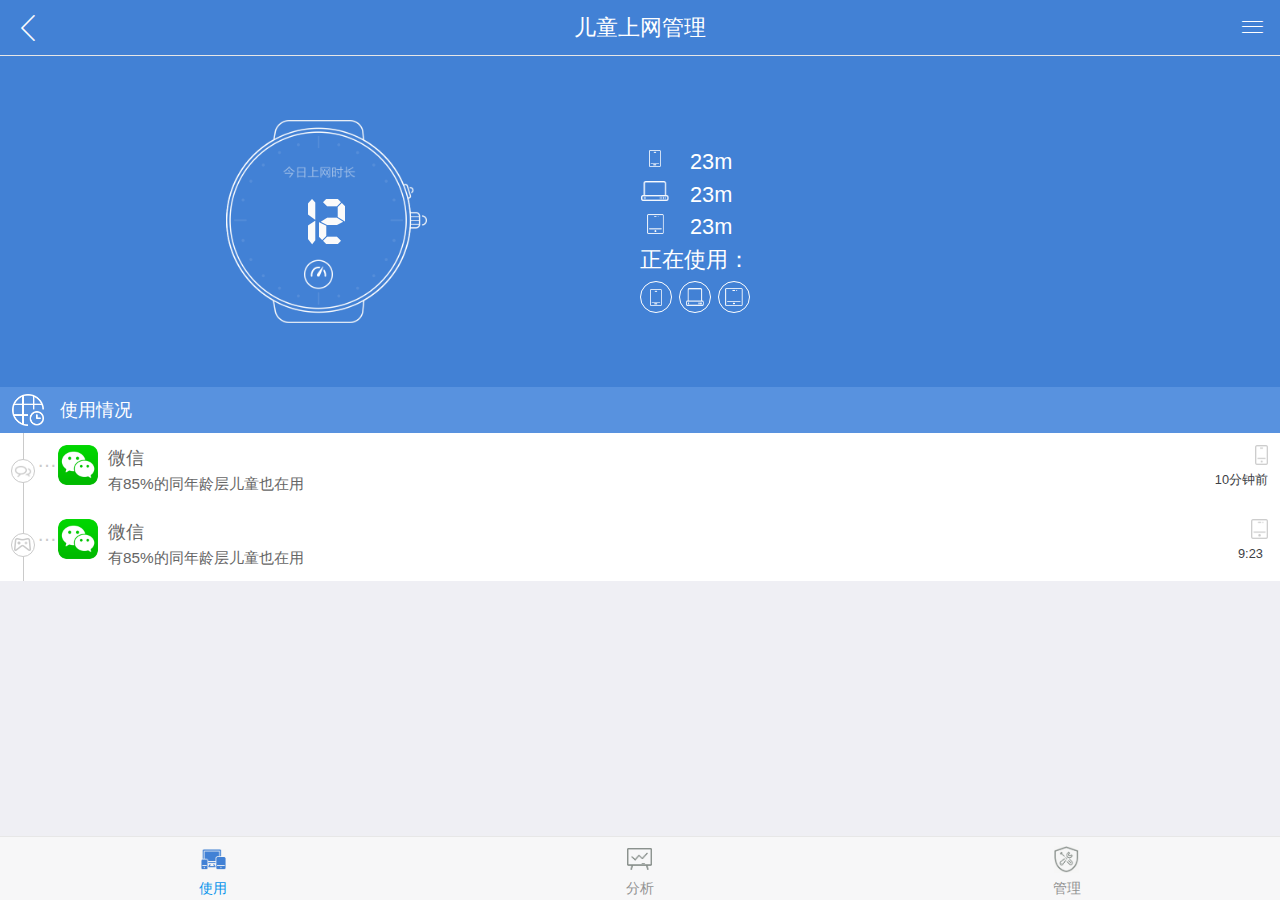
==== commit c7e0b23f: "加ajax" ====
--- a/sui/index.html
+++ b/sui/index.html
@@ -14,7 +14,7 @@
 </head>
 <body>
     <div class="page-group">
-        <div class="page page-current" id='item-content-null'>
+        <div class="page " id='item-content-null'>
             <header class="bar bar-nav">
                 <a class="icon icon-left pull-left"></a>
                 <a href='#baby-add' class="icon icon-menu pull-right"></a>
@@ -91,7 +91,7 @@
             </div>
         
         </div>
-        <div class="page page-current " id='baby-device-manage'>
+        <div class="page " id='baby-device-manage'>
             <header class="bar bar-nav">
                 <a class="icon icon-left pull-left back"></a>
                 <a href="#sec-app-use" class="icon pull-right guild-word">保存</a>
@@ -128,7 +128,7 @@
                     </div>
             </div>
         </div>
-        <div class="page" id='sec-app-use'>
+        <div class="page " id='sec-app-use'>
             <header class="bar bar-nav">
                 <a class="icon icon-left pull-left back"></a>
                 <a class="icon pull-right icon-menu open-panel" data-panel='#main-right-list'></a>
@@ -155,7 +155,7 @@
                     <div class="header-bg app-use-header">
                         <div class="app-use-header-warp flex" data-flex-direction="row">
                             <div class="flex use-time-sec tc">
-                                <p class="use-time myTimeFontTxt">02:13</p>
+                                <p id='clock_show_data' class="use-time myTimeFontTxt">02:13</p>
                             </div>
                             <div class="use-info-sec">
                             <div class="flex use-limit-time">
@@ -321,15 +321,15 @@
                     </div>
                     <dl class="frm-dl">
                         <dd class="icon-list-arrow icon-pic icon-app-manage">应用管理</dd>
-                        <dd class="icon-list-arrow icon-pic icon-time-manage" id='time-manager-btn'>时间管理</dd>
-                        <dd class="icon-list-arrow icon-pic icon-blank" id='black-list-btn'>上面黑名单</dd>
+                        <dd class="icon-list-arrow icon-pic icon-time-manage" id='time-manager-btn'><a class='no-style-a col66' href="#baby-time-list" title="">时间管理</a></dd>
+                        <dd class="icon-list-arrow icon-pic icon-blank" id='black-list-btn'><a href="#black-list" title="" class='no-style-a col66'>上网黑名单</a></dd>
                     </dl>
                     <dl class="frm-dl">
-                        <dd class="icon-list-arrow icon-pic icon-net-client" id='internet-device-btn'>上网终端</dd>
+                        <dd class="icon-list-arrow icon-pic icon-net-client" id='internet-device-btn'><a href="#baby-device-remove" class="no-style-a col66" title="">上网终端</a></dd>
                     </dl>
-                    <div class="item-list item-list-txt sec-fir-list tc hTop colBlue">切换账号</div>
-
-                    <div class="item-list item-list-txt tc colRed">删除账号</div>
+                    <div class="item-list item-list-txt sec-fir-list tc hTop colBlue"><a class="no-style-a colblue" href="#baby-list" title="">切换账号</a></div>
+
+                    <div id='del-baby-btn' class="item-list item-list-txt tc colRed">删除账号</div>
                 </div>
             </div>
         </div>
@@ -437,7 +437,6 @@
             <header class="bar bar-nav">
                 <a class="icon icon-left pull-left back"></a>
                 <h1 class="title">黑名单</h1>
-                
             </header>
             <div class="content">
                     <div class="buttons-tab">
@@ -504,7 +503,7 @@
                     </div>
             </div>
         </div>
-        <div class="page" id='baby-list'>
+        <div class="page " id='baby-list'>
             <header class="bar bar-nav">
                 <a class="icon icon-left pull-left back"></a>
                 <a href="#baby-add" class="icon pull-right guild-word">添加</a>
@@ -513,32 +512,30 @@
             <div class="content">
                 <div class="list-block media-list">
                     <ul>
-                        <li>
-                          <label class="label-checkbox item-content">
-                            <div class="device-icon icon-mob"></div>
-                            <div class="item-inner">
-                              
-                              <div class="item-dev-title">我的手机</div>
-                            </div>
-                             <input type="checkbox" name="checkbox">
-                            <div class="item-media"><span class="list-action linearBtn">移除</span></div>
-                          </label>
-                        </li>
-                        <li>
-                          <label class="label-checkbox item-content">
-                            <div class="device-icon icon-mob"></div>
-                            <div class="item-inner">
-                              
-                              <div class="item-dev-title">媳妇的手机</div>
-                            </div>
-                             <input type="checkbox" name="checkbox">
-                            <div class="item-media"><span class="list-action linearBtn">移除</span></div>
-                          </label>
-                        </li>
-
-                       
-                      </ul>
-                    </div>
+                    <li>
+                      <a class="item-link item-content">
+                       <div class="item-media "><img class="baby-list-img" src="./images/sex-boy.png" /></div>
+                       <div class="item-inner">
+                          <div class="item-title-row">
+                            <div class="item-title">宝贝别哭</div>
+                          </div>
+                          <div class="item-subtitle">小学一年级</div>
+                        </div>
+                      </a>
+                    </li>
+                    <li>
+                      <a class="item-link item-content">
+                        <div class="item-media "><img class="baby-list-img" src="./images/sex-girl.png" /></div>
+                       <div class="item-inner">
+                          <div class="item-title-row">
+                            <div class="item-title">宝贝萌萌</div>
+                          </div>
+                          <div class="item-subtitle">年级未知</div>
+                        </div>
+                      </a>
+                    </li>
+                    </ul>
+                </div>
             </div>
         </div>
 </div>
--- a/sui/css/index.css
+++ b/sui/css/index.css
@@ -15,9 +15,13 @@
 .col66 {
     color: #666;
 }
+.colblue{
+    color:#4281d5;
+}
 .class_color{
     color: #c2d2ef !important;
 }
+.no-style-a{width: 100%;height: 100%;display: block;}
 .border-bottom{border-bottom: 1px solid #cfcfcf;}
 .myTimeFontTxt{font-family:myTimeFont;font-size:50px;font-size:2.5rem}
 .is-null-sec{
@@ -566,4 +570,5 @@
     line-height: normal;
     border-radius: 45px;
 }
-.list-block .item-subtitle{color: #999;}+.list-block .item-subtitle{color: #999;}
+.baby-list-img{width: 2.5rem;}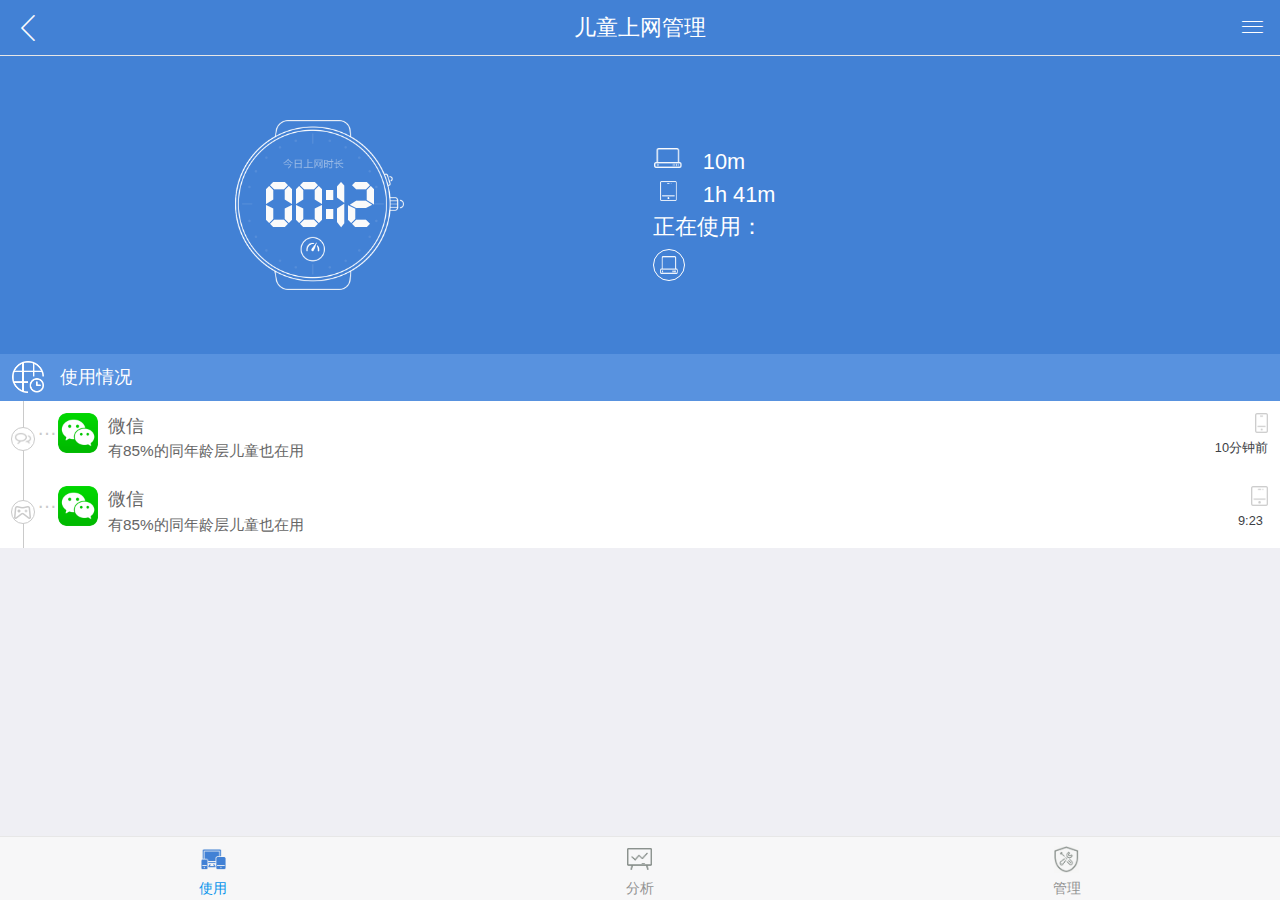
==== commit ef5c2ba6: "首页数据构建" ====
--- a/sui/index.html
+++ b/sui/index.html
@@ -158,7 +158,7 @@
                                 <p id='clock_show_data' class="use-time myTimeFontTxt">02:13</p>
                             </div>
                             <div class="use-info-sec">
-                            <div class="flex use-limit-time">
+                            <div id='divice_limit_list' class="flex use-limit-time">
                                 <div class="no-limit hide">
                                     <p>今日未限制上网时间</p>
                                     <a href="#" class="linearBtn limitTimeBtn colff fTop">去设置</a>
@@ -169,20 +169,20 @@
                                 <div class="now-limit hide">
                                     当前时段不可上网
                                 </div>
-                                <div class="limit-lists ">
+                                <div class="limit-lists">
                                     <ul>
-                                        <li>
+                                      <!--   <li class='limit-lists-mob'>
                                             <span class="limit-list-png pic-mob"></span>
                                             <span class="limit-list-time">23m</span>
                                         </li>
-                                        <li>
+                                        <li class='limit-lists-pc'>
                                             <span class="limit-list-png pic-pc"></span>
                                             <span class="limit-list-time">23m</span>
                                         </li>
-                                        <li>
+                                        <li class='limit-lists-iPad'>
                                             <span class="limit-list-png pic-iPad"></span>
                                             <span class="limit-list-time">23m</span>
-                                        </li>
+                                        </li> -->
                                         
                                     </ul>
                                 </div>
--- a/sui/css/index.css
+++ b/sui/css/index.css
@@ -21,6 +21,7 @@
 .class_color{
     color: #c2d2ef !important;
 }
+.limit-lists{max-height: 110px;overflow: auto}
 .no-style-a{width: 100%;height: 100%;display: block;}
 .border-bottom{border-bottom: 1px solid #cfcfcf;}
 .myTimeFontTxt{font-family:myTimeFont;font-size:50px;font-size:2.5rem}
@@ -139,7 +140,7 @@
     -webkit-box-flex: 2;
     -ms-flex: 2;
     flex: 2;
-    padding-top:1rem; 
+    padding:1rem 0 0 1rem; 
 }
 .use-info-title {
     padding-left: 60px;
